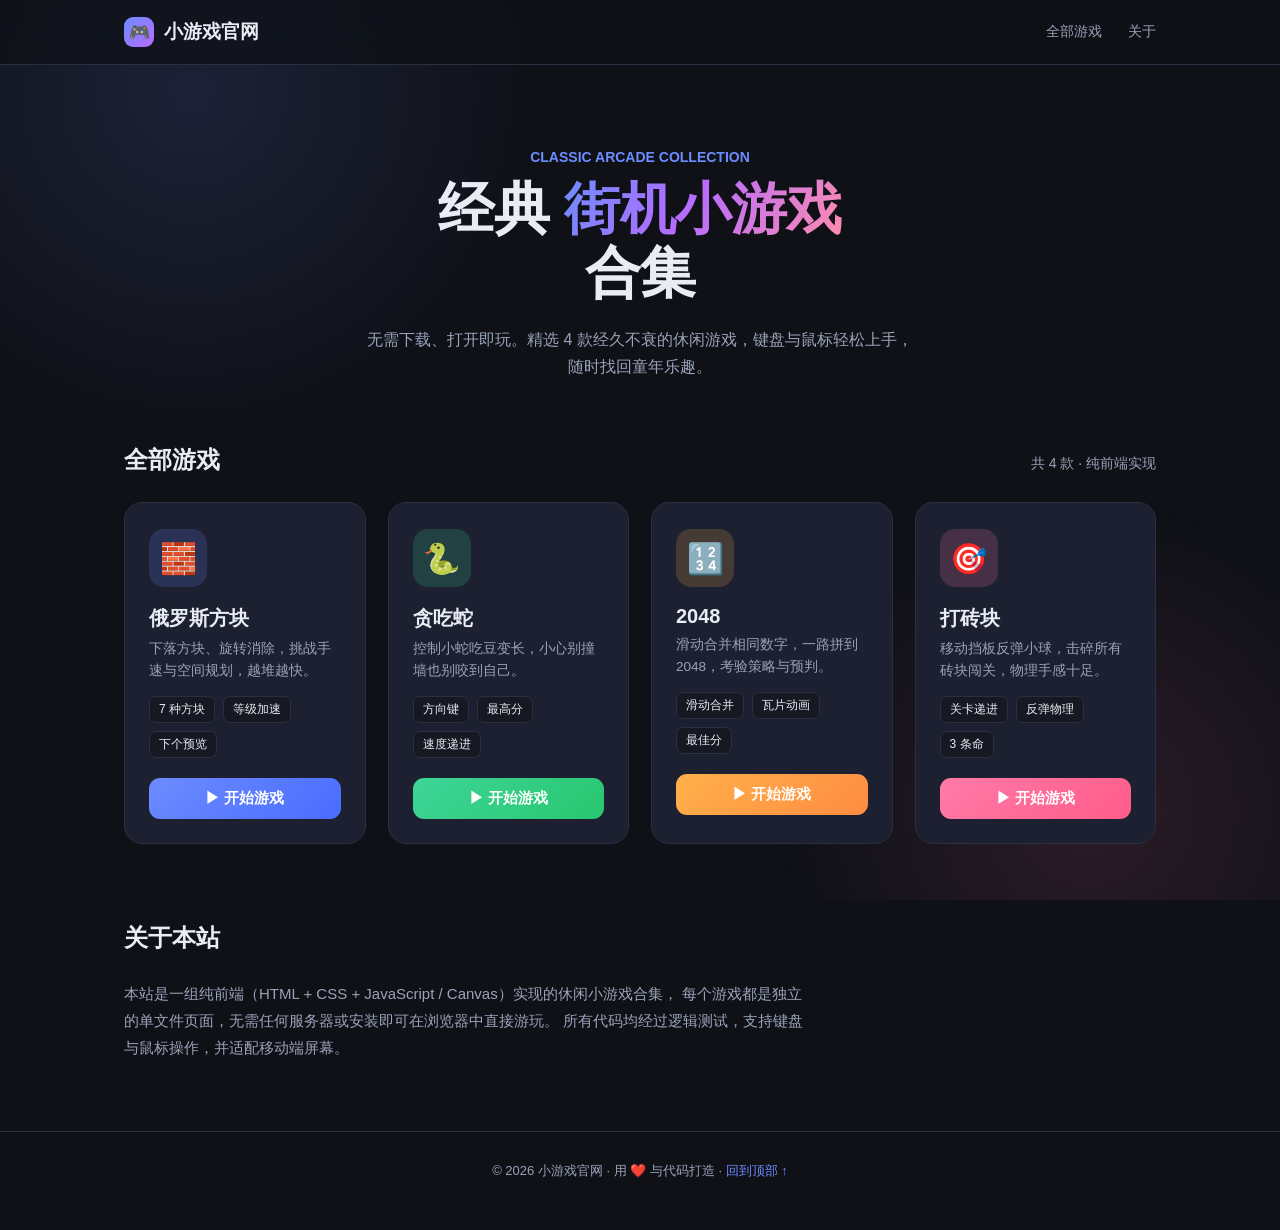
==== index.html @ f35b09b0 "2048 俄罗斯方块 贪吃蛇 打砖块" ====
<!DOCTYPE html>
<html lang="zh-CN">
<head>
<meta charset="UTF-8" />
<meta name="viewport" content="width=device-width, initial-scale=1.0" />
<title>小游戏官网 · 经典街机合集</title>
<style>
  :root {
    --bg: #0f1117;
    --bg-soft: #161922;
    --card: #1c2030;
    --card-hover: #232838;
    --text: #e8ecf4;
    --text-dim: #9aa3b8;
    --border: #2a3042;
    --accent: #6c8cff;
  }
  * { margin: 0; padding: 0; box-sizing: border-box; }
  html { scroll-behavior: smooth; }
  body {
    font-family: -apple-system, BlinkMacSystemFont, "Segoe UI", "PingFang SC",
      "Microsoft YaHei", sans-serif;
    background: var(--bg);
    color: var(--text);
    min-height: 100vh;
    overflow-x: hidden;
  }
  /* 背景装饰光晕 */
  body::before {
    content: "";
    position: fixed;
    inset: 0;
    background:
      radial-gradient(800px circle at 15% 10%, rgba(108,140,255,0.14), transparent 45%),
      radial-gradient(700px circle at 85% 90%, rgba(255,108,168,0.12), transparent 45%);
    z-index: -1;
  }

  .wrap { max-width: 1080px; margin: 0 auto; padding: 0 24px; }

  /* 顶部导航 */
  header {
    position: sticky; top: 0; z-index: 20;
    backdrop-filter: blur(12px);
    background: rgba(15,17,23,0.72);
    border-bottom: 1px solid var(--border);
  }
  .nav {
    display: flex; align-items: center; justify-content: space-between;
    height: 64px;
  }
  .logo { display: flex; align-items: center; gap: 10px; font-weight: 700; font-size: 19px; }
  .logo .dot {
    width: 30px; height: 30px; border-radius: 9px;
    background: linear-gradient(135deg, #6c8cff, #b56cff);
    display: grid; place-items: center; font-size: 17px;
  }
  .nav-links { display: flex; gap: 26px; font-size: 14px; }
  .nav-links a { color: var(--text-dim); text-decoration: none; transition: color .2s; }
  .nav-links a:hover { color: var(--text); }

  /* Hero */
  .hero { text-align: center; padding: 84px 0 56px; }
  .hero .badge {
    display: inline-block; padding: 6px 14px; border-radius: 999px;
    font-size: 13px; color: var(--text-dim);
    border: 1px solid var(--border); background: var(--bg-soft);
    margin-bottom: 22px;
  }
  .hero h1 {
    font-size: clamp(32px, 6vw, 56px); line-height: 1.15; font-weight: 800;
    letter-spacing: -0.5px;
  }
  .hero h1 .grad {
    background: linear-gradient(120deg, #6c8cff, #b56cff 45%, #ff8cae);
    -webkit-background-clip: text; background-clip: text; color: transparent;
  }
  .hero p {
    margin: 20px auto 0; max-width: 560px;
    color: var(--text-dim); font-size: 16px; line-height: 1.7;
  }
  .hero .eyebrow { font-size: 14px; color: var(--accent); font-weight: 600; margin-bottom: 12px; }

  /* 游戏网格 */
  .section-title {
    display: flex; align-items: baseline; justify-content: space-between;
    margin: 8px 0 26px;
  }
  .section-title h2 { font-size: 24px; font-weight: 700; }
  .section-title span { color: var(--text-dim); font-size: 14px; }

  .grid {
    display: grid; gap: 22px;
    grid-template-columns: repeat(auto-fill, minmax(240px, 1fr));
    padding-bottom: 70px;
  }
  .card {
    position: relative;
    background: var(--card);
    border: 1px solid var(--border);
    border-radius: 18px;
    padding: 26px 24px 24px;
    overflow: hidden;
    transition: transform .22s ease, border-color .22s ease, background .22s ease;
  }
  .card::after {
    content: ""; position: absolute; inset: 0;
    background: linear-gradient(180deg, transparent 60%, var(--glow, transparent));
    opacity: 0; transition: opacity .25s; pointer-events: none;
  }
  .card:hover { transform: translateY(-6px); background: var(--card-hover); border-color: var(--accent); }
  .card:hover::after { opacity: 0.5; }
  .card .icon {
    width: 58px; height: 58px; border-radius: 15px;
    display: grid; place-items: center; font-size: 30px;
    background: var(--tint, #2a3042); margin-bottom: 18px;
  }
  .card h3 { font-size: 20px; font-weight: 700; margin-bottom: 6px; }
  .card .desc { color: var(--text-dim); font-size: 13.5px; line-height: 1.6; min-height: 44px; }
  .card ul { list-style: none; margin: 14px 0 20px; display: flex; flex-wrap: wrap; gap: 8px; }
  .card ul li {
    font-size: 12px; color: var(--text); background: var(--bg-soft);
    border: 1px solid var(--border); padding: 4px 9px; border-radius: 7px;
  }
  .play-btn {
    display: inline-flex; align-items: center; gap: 8px;
    width: 100%; justify-content: center;
    padding: 11px 0; border-radius: 11px; font-size: 14.5px; font-weight: 600;
    text-decoration: none; color: #fff;
    background: linear-gradient(135deg, var(--c1, #6c8cff), var(--c2, #b56cff));
    transition: filter .2s, transform .1s;
  }
  .play-btn:hover { filter: brightness(1.1); }
  .play-btn:active { transform: scale(0.98); }

  footer {
    border-top: 1px solid var(--border);
    padding: 30px 0 50px; text-align: center; color: var(--text-dim); font-size: 13px;
  }
  footer a { color: var(--accent); text-decoration: none; }

  @media (max-width: 560px) {
    .nav-links { display: none; }
    .hero { padding: 60px 0 40px; }
  }
</style>
</head>
<body>
  <header>
    <div class="wrap nav">
      <div class="logo"><span class="dot">🎮</span> 小游戏官网</div>
      <nav class="nav-links">
        <a href="#games">全部游戏</a>
        <a href="#about">关于</a>
      </nav>
    </div>
  </header>

  <main class="wrap">
    <section class="hero">
      <div class="eyebrow">CLASSIC ARCADE COLLECTION</div>
      <h1>经典 <span class="grad">街机小游戏</span><br />合集</h1>
      <p>无需下载、打开即玩。精选 4 款经久不衰的休闲游戏，键盘与鼠标轻松上手，随时找回童年乐趣。</p>
    </section>

    <section id="games">
      <div class="section-title">
        <h2>全部游戏</h2>
        <span>共 4 款 · 纯前端实现</span>
      </div>

      <div class="grid">
        <!-- 俄罗斯方块 -->
        <article class="card" style="--c1:#6c8cff;--c2:#4a6cff;--tint:rgba(108,140,255,0.18);--glow:rgba(108,140,255,0.22);">
          <div class="icon">🧱</div>
          <h3>俄罗斯方块</h3>
          <p class="desc">下落方块、旋转消除，挑战手速与空间规划，越堆越快。</p>
          <ul><li>7 种方块</li><li>等级加速</li><li>下个预览</li></ul>
          <a class="play-btn" href="tetris.html">▶ 开始游戏</a>
        </article>

        <!-- 贪吃蛇 -->
        <article class="card" style="--c1:#3ed598;--c2:#28c76f;--tint:rgba(62,213,152,0.18);--glow:rgba(62,213,152,0.22);">
          <div class="icon">🐍</div>
          <h3>贪吃蛇</h3>
          <p class="desc">控制小蛇吃豆变长，小心别撞墙也别咬到自己。</p>
          <ul><li>方向键</li><li>最高分</li><li>速度递进</li></ul>
          <a class="play-btn" href="snake.html">▶ 开始游戏</a>
        </article>

        <!-- 2048 -->
        <article class="card" style="--c1:#ffb04a;--c2:#ff8c42;--tint:rgba(255,176,74,0.18);--glow:rgba(255,176,74,0.22);">
          <div class="icon">🔢</div>
          <h3>2048</h3>
          <p class="desc">滑动合并相同数字，一路拼到 2048，考验策略与预判。</p>
          <ul><li>滑动合并</li><li>瓦片动画</li><li>最佳分</li></ul>
          <a class="play-btn" href="2048.html">▶ 开始游戏</a>
        </article>

        <!-- 打砖块 -->
        <article class="card" style="--c1:#ff7aa8;--c2:#ff5c8a;--tint:rgba(255,122,168,0.18);--glow:rgba(255,122,168,0.22);">
          <div class="icon">🎯</div>
          <h3>打砖块</h3>
          <p class="desc">移动挡板反弹小球，击碎所有砖块闯关，物理手感十足。</p>
          <ul><li>关卡递进</li><li>反弹物理</li><li>3 条命</li></ul>
          <a class="play-btn" href="breakout.html">▶ 开始游戏</a>
        </article>
      </div>
    </section>

    <section id="about" style="padding-bottom:70px;">
      <div class="section-title"><h2>关于本站</h2></div>
      <p style="color:var(--text-dim);line-height:1.8;max-width:680px;font-size:15px;">
        本站是一组纯前端（HTML + CSS + JavaScript / Canvas）实现的休闲小游戏合集，
        每个游戏都是独立的单文件页面，无需任何服务器或安装即可在浏览器中直接游玩。
        所有代码均经过逻辑测试，支持键盘与鼠标操作，并适配移动端屏幕。
      </p>
    </section>
  </main>

  <footer>
    <div class="wrap">
      © 2026 小游戏官网 · 用 ❤️ 与代码打造 · <a href="#games">回到顶部 ↑</a>
    </div>
  </footer>
</body>
</html>
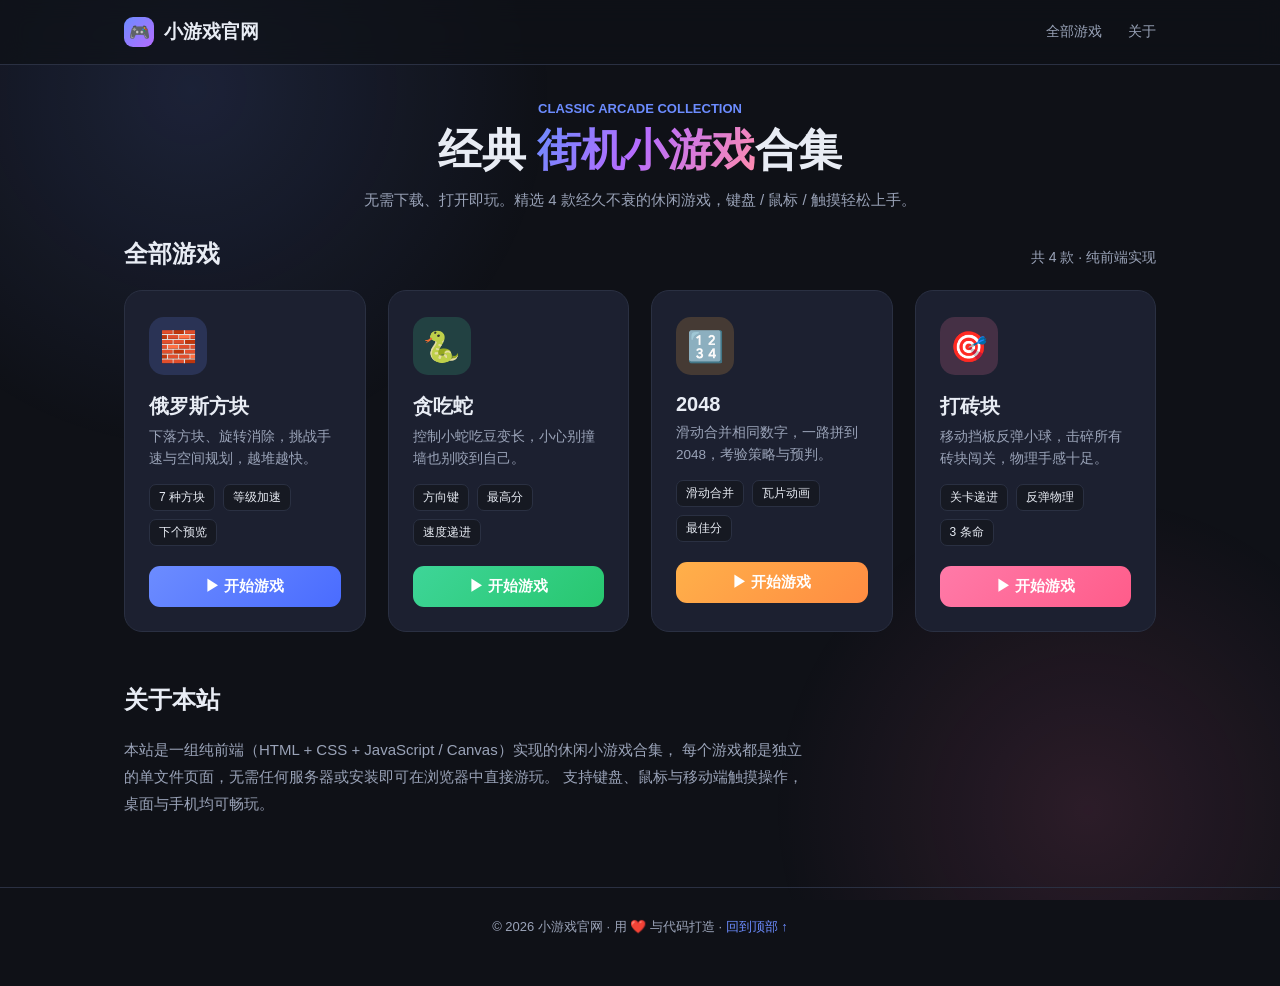
==== commit 309c64bb: "布局样式调整" ====
--- a/index.html
+++ b/index.html
@@ -3,6 +3,13 @@
 <head>
 <meta charset="UTF-8" />
 <meta name="viewport" content="width=device-width, initial-scale=1.0" />
+    <link rel="icon" type="image/svg+xml" href="favicon.svg" />
+    <link rel="manifest" href="manifest.webmanifest" />
+    <meta name="description" content="经典街机小游戏合集：俄罗斯方块、贪吃蛇、2048、打砖块，纯前端、打开即玩、支持键盘与触摸。" />
+    <meta name="theme-color" content="#0f1117" />
+    <meta property="og:title" content="小游戏官网 · 经典街机合集" />
+    <meta property="og:description" content="纯前端经典街机小游戏合集，打开即玩。" />
+    <meta property="og:type" content="website" />
 <title>小游戏官网 · 经典街机合集</title>
 <style>
   :root {
@@ -60,7 +67,7 @@
   .nav-links a:hover { color: var(--text); }
 
   /* Hero */
-  .hero { text-align: center; padding: 84px 0 56px; }
+  .hero { text-align: center; padding: 36px 0 22px; }
   .hero .badge {
     display: inline-block; padding: 6px 14px; border-radius: 999px;
     font-size: 13px; color: var(--text-dim);
@@ -68,7 +75,7 @@
     margin-bottom: 22px;
   }
   .hero h1 {
-    font-size: clamp(32px, 6vw, 56px); line-height: 1.15; font-weight: 800;
+    font-size: clamp(28px, 4.4vw, 44px); line-height: 1.1; font-weight: 800;
     letter-spacing: -0.5px;
   }
   .hero h1 .grad {
@@ -76,23 +83,23 @@
     -webkit-background-clip: text; background-clip: text; color: transparent;
   }
   .hero p {
-    margin: 20px auto 0; max-width: 560px;
-    color: var(--text-dim); font-size: 16px; line-height: 1.7;
-  }
-  .hero .eyebrow { font-size: 14px; color: var(--accent); font-weight: 600; margin-bottom: 12px; }
+    margin: 14px auto 0; max-width: 620px;
+    color: var(--text-dim); font-size: 15px; line-height: 1.6;
+  }
+  .hero .eyebrow { font-size: 13px; color: var(--accent); font-weight: 600; margin-bottom: 10px; }
 
   /* 游戏网格 */
   .section-title {
     display: flex; align-items: baseline; justify-content: space-between;
-    margin: 8px 0 26px;
+    margin: 4px 0 20px;
   }
   .section-title h2 { font-size: 24px; font-weight: 700; }
   .section-title span { color: var(--text-dim); font-size: 14px; }
 
   .grid {
     display: grid; gap: 22px;
-    grid-template-columns: repeat(auto-fill, minmax(240px, 1fr));
-    padding-bottom: 70px;
+    grid-template-columns: repeat(auto-fill, minmax(220px, 1fr));
+    padding-bottom: 48px;
   }
   .card {
     position: relative;
@@ -141,7 +148,7 @@
 
   @media (max-width: 560px) {
     .nav-links { display: none; }
-    .hero { padding: 60px 0 40px; }
+    .hero { padding: 40px 0 26px; }
   }
 </style>
 </head>
@@ -159,8 +166,8 @@
   <main class="wrap">
     <section class="hero">
       <div class="eyebrow">CLASSIC ARCADE COLLECTION</div>
-      <h1>经典 <span class="grad">街机小游戏</span><br />合集</h1>
-      <p>无需下载、打开即玩。精选 4 款经久不衰的休闲游戏，键盘与鼠标轻松上手，随时找回童年乐趣。</p>
+      <h1>经典 <span class="grad">街机小游戏</span>合集</h1>
+      <p>无需下载、打开即玩。精选 4 款经久不衰的休闲游戏，键盘 / 鼠标 / 触摸轻松上手。</p>
     </section>
 
     <section id="games">
@@ -213,7 +220,7 @@
       <p style="color:var(--text-dim);line-height:1.8;max-width:680px;font-size:15px;">
         本站是一组纯前端（HTML + CSS + JavaScript / Canvas）实现的休闲小游戏合集，
         每个游戏都是独立的单文件页面，无需任何服务器或安装即可在浏览器中直接游玩。
-        所有代码均经过逻辑测试，支持键盘与鼠标操作，并适配移动端屏幕。
+        支持键盘、鼠标与移动端触摸操作，桌面与手机均可畅玩。
       </p>
     </section>
   </main>
@@ -223,5 +230,12 @@
       © 2026 小游戏官网 · 用 ❤️ 与代码打造 · <a href="#games">回到顶部 ↑</a>
     </div>
   </footer>
+    <script>
+        if ('serviceWorker' in navigator) {
+            window.addEventListener('load', () => {
+                navigator.serviceWorker.register('sw.js').catch(() => {});
+            });
+        }
+    </script>
 </body>
 </html>
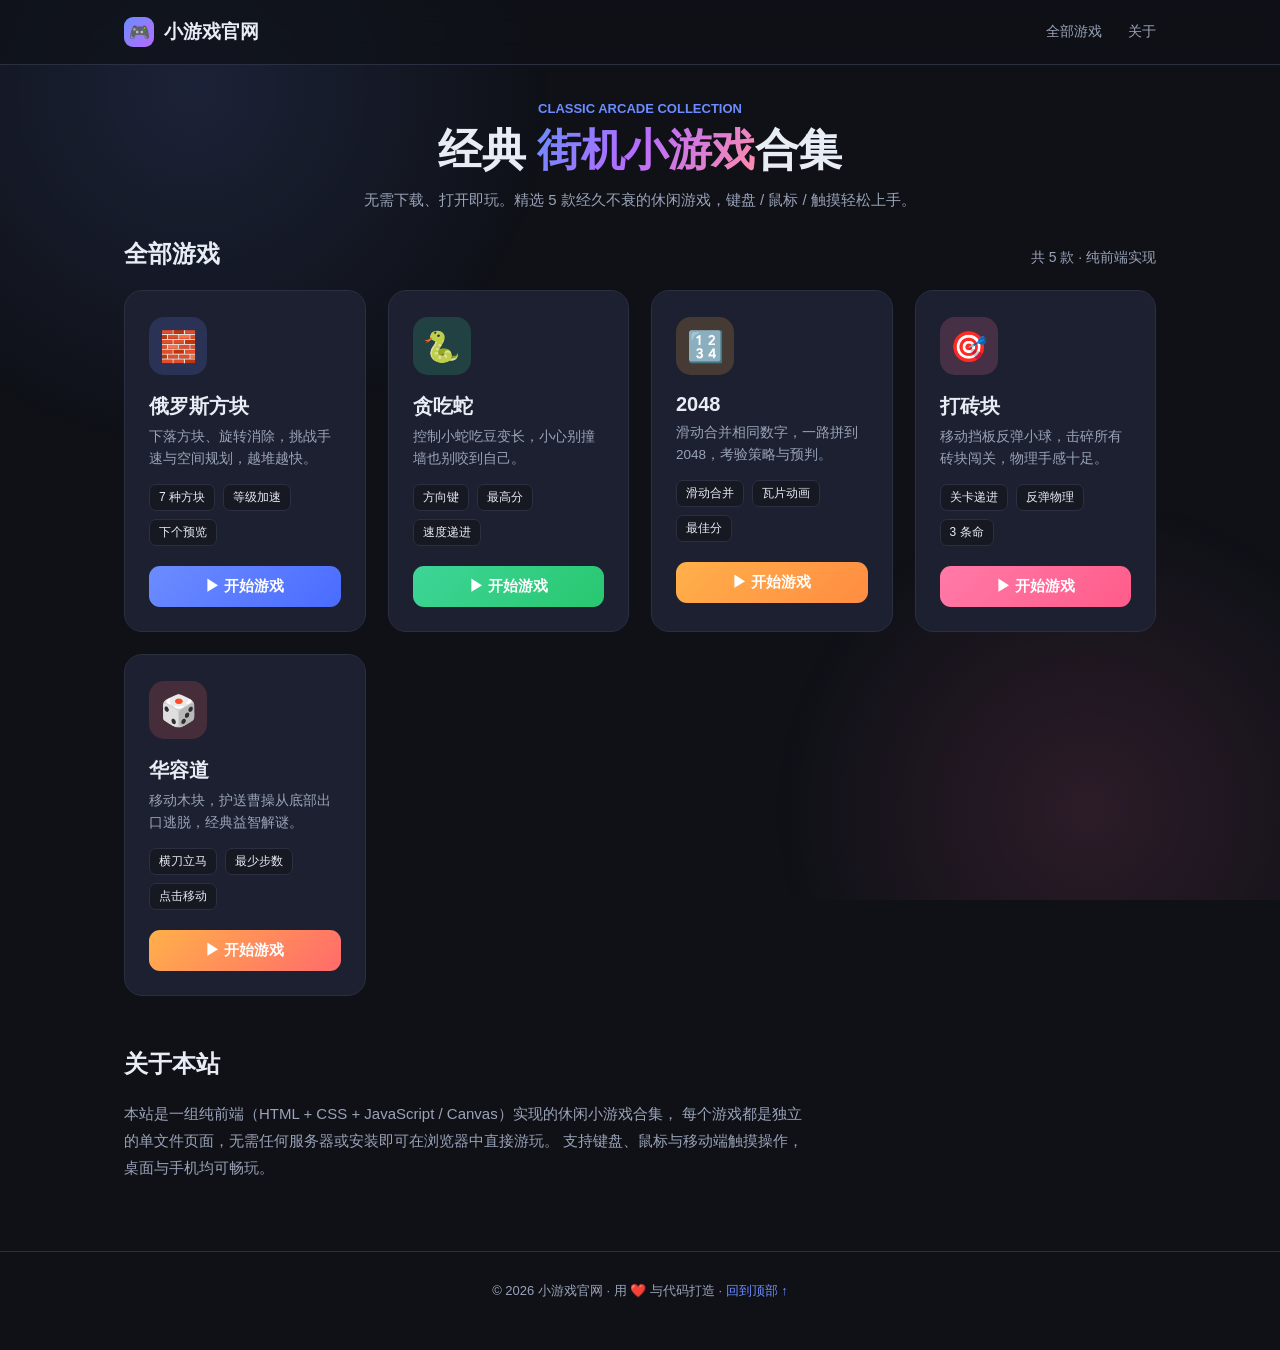
==== commit fd63a39b: "feat: 新增传统华容道网页版（5 大经典布局 + 最少步数参考）" ====
--- a/index.html
+++ b/index.html
@@ -167,13 +167,13 @@
     <section class="hero">
       <div class="eyebrow">CLASSIC ARCADE COLLECTION</div>
       <h1>经典 <span class="grad">街机小游戏</span>合集</h1>
-      <p>无需下载、打开即玩。精选 4 款经久不衰的休闲游戏，键盘 / 鼠标 / 触摸轻松上手。</p>
+      <p>无需下载、打开即玩。精选 5 款经久不衰的休闲游戏，键盘 / 鼠标 / 触摸轻松上手。</p>
     </section>
 
     <section id="games">
       <div class="section-title">
         <h2>全部游戏</h2>
-        <span>共 4 款 · 纯前端实现</span>
+        <span>共 5 款 · 纯前端实现</span>
       </div>
 
       <div class="grid">
@@ -211,6 +211,15 @@
           <p class="desc">移动挡板反弹小球，击碎所有砖块闯关，物理手感十足。</p>
           <ul><li>关卡递进</li><li>反弹物理</li><li>3 条命</li></ul>
           <a class="play-btn" href="breakout.html">▶ 开始游戏</a>
+        </article>
+
+        <!-- 华容道 -->
+        <article class="card" style="--c1:#ffb04a;--c2:#ff6b6b;--tint:rgba(255,107,107,0.18);--glow:rgba(255,107,107,0.22);">
+          <div class="icon">🎲</div>
+          <h3>华容道</h3>
+          <p class="desc">移动木块，护送曹操从底部出口逃脱，经典益智解谜。</p>
+          <ul><li>横刀立马</li><li>最少步数</li><li>点击移动</li></ul>
+          <a class="play-btn" href="huarongdao.html">▶ 开始游戏</a>
         </article>
       </div>
     </section>
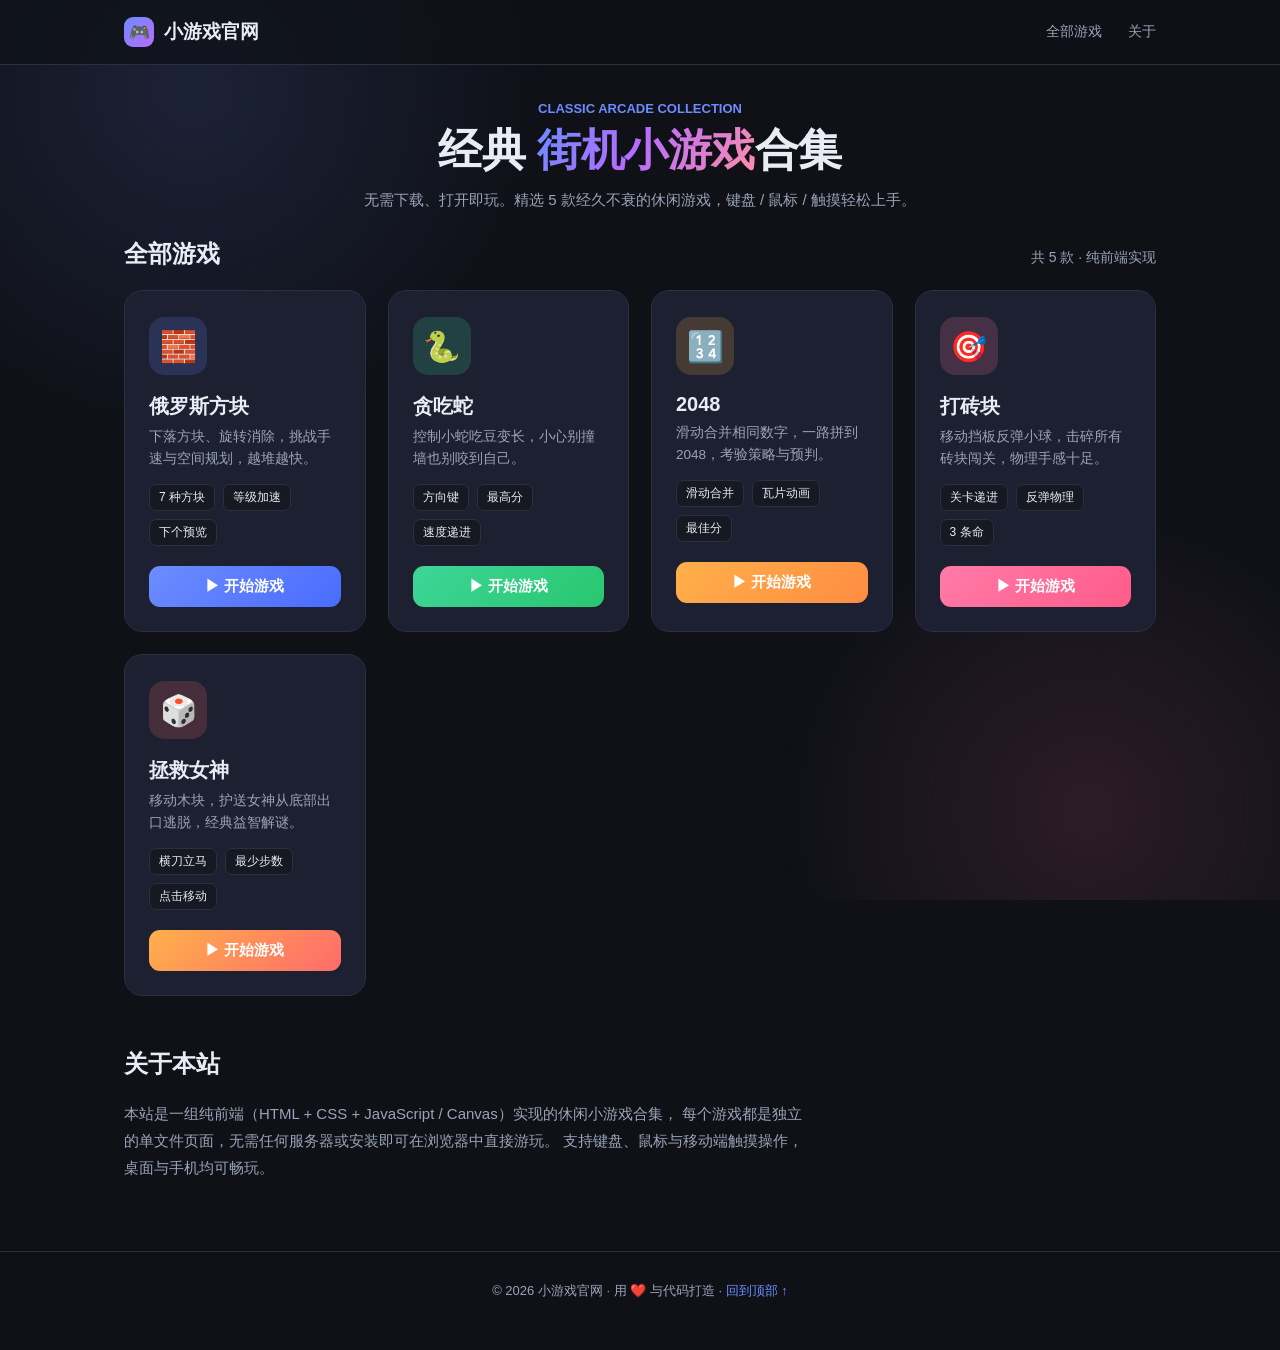
==== commit 9bf92fde: "名称替换" ====
--- a/index.html
+++ b/index.html
@@ -213,11 +213,11 @@
           <a class="play-btn" href="breakout.html">▶ 开始游戏</a>
         </article>
 
-        <!-- 华容道 -->
+        <!-- 拯救女神 -->
         <article class="card" style="--c1:#ffb04a;--c2:#ff6b6b;--tint:rgba(255,107,107,0.18);--glow:rgba(255,107,107,0.22);">
           <div class="icon">🎲</div>
-          <h3>华容道</h3>
-          <p class="desc">移动木块，护送曹操从底部出口逃脱，经典益智解谜。</p>
+          <h3>拯救女神</h3>
+          <p class="desc">移动木块，护送女神从底部出口逃脱，经典益智解谜。</p>
           <ul><li>横刀立马</li><li>最少步数</li><li>点击移动</li></ul>
           <a class="play-btn" href="huarongdao.html">▶ 开始游戏</a>
         </article>
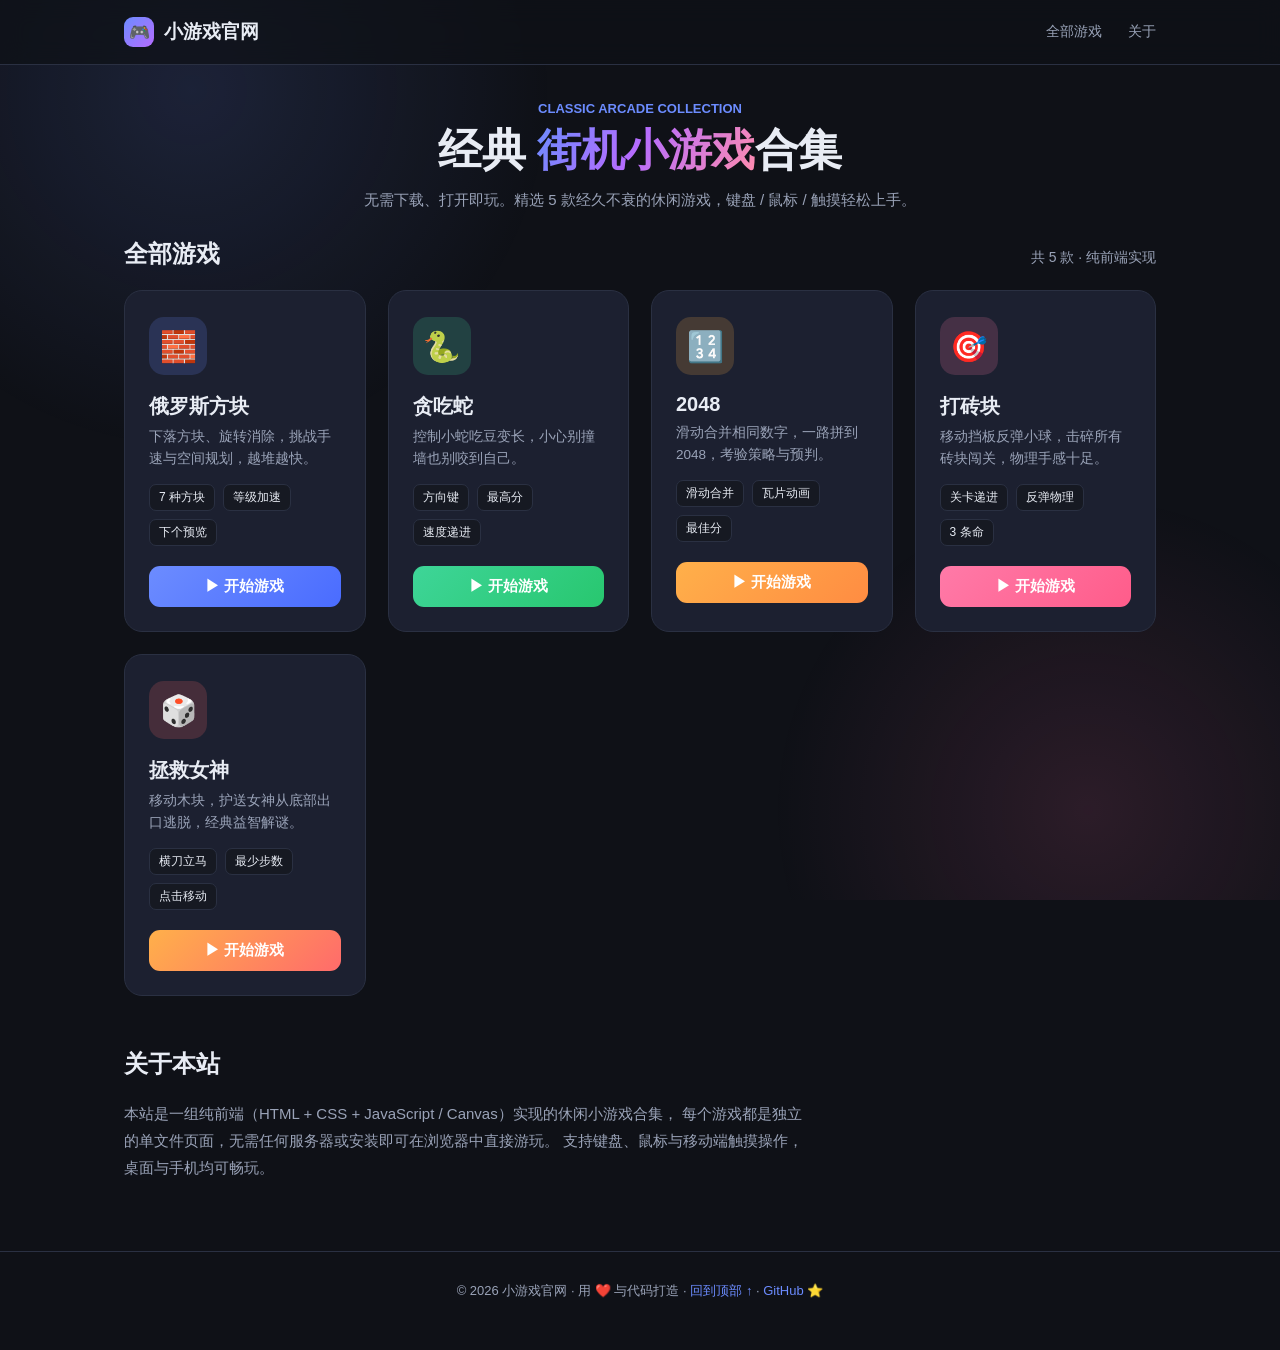
==== commit 3876419c: "docs: 增加 GitHub 开源链接（README 徽章 + 首页页脚）" ====
--- a/index.html
+++ b/index.html
@@ -236,7 +236,7 @@
 
   <footer>
     <div class="wrap">
-      © 2026 小游戏官网 · 用 ❤️ 与代码打造 · <a href="#games">回到顶部 ↑</a>
+      © 2026 小游戏官网 · 用 ❤️ 与代码打造 · <a href="#games">回到顶部 ↑</a> · <a href="https://github.com/kennethfan/games" target="_blank" rel="noopener">GitHub ⭐</a>
     </div>
   </footer>
     <script>
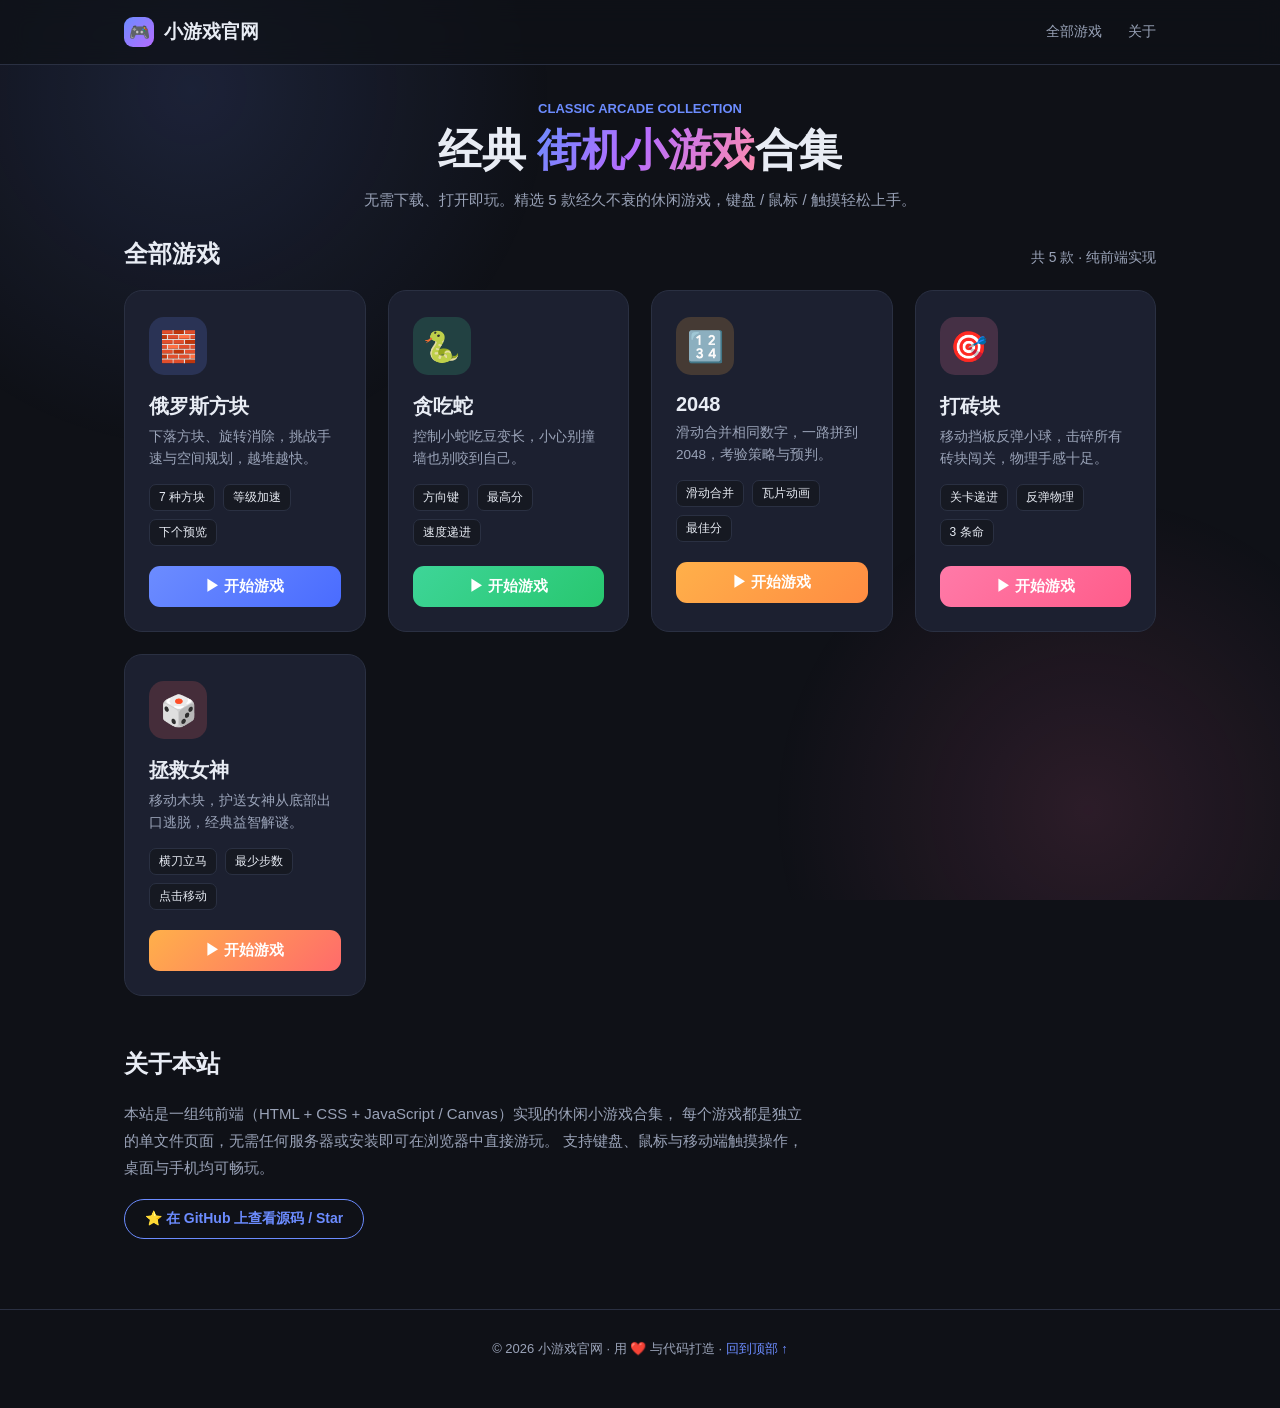
==== commit a8f842fc: "refactor(index): GitHub 链接移至「关于本站」区块后（顶部），移除页脚链接" ====
--- a/index.html
+++ b/index.html
@@ -145,6 +145,18 @@
     padding: 30px 0 50px; text-align: center; color: var(--text-dim); font-size: 13px;
   }
   footer a { color: var(--accent); text-decoration: none; }
+  .github-link {
+    display: inline-block;
+    padding: 10px 20px;
+    border: 1px solid var(--accent);
+    border-radius: 999px;
+    color: var(--accent);
+    text-decoration: none;
+    font-weight: 600;
+    font-size: 14px;
+    transition: background 0.18s ease, color 0.18s ease;
+  }
+  .github-link:hover { background: var(--accent); color: #fff; }
 
   @media (max-width: 560px) {
     .nav-links { display: none; }
@@ -231,12 +243,15 @@
         每个游戏都是独立的单文件页面，无需任何服务器或安装即可在浏览器中直接游玩。
         支持键盘、鼠标与移动端触摸操作，桌面与手机均可畅玩。
       </p>
+      <p style="margin-top:18px;">
+        <a class="github-link" href="https://github.com/kennethfan/games" target="_blank" rel="noopener">⭐ 在 GitHub 上查看源码 / Star</a>
+      </p>
     </section>
   </main>
 
   <footer>
     <div class="wrap">
-      © 2026 小游戏官网 · 用 ❤️ 与代码打造 · <a href="#games">回到顶部 ↑</a> · <a href="https://github.com/kennethfan/games" target="_blank" rel="noopener">GitHub ⭐</a>
+      © 2026 小游戏官网 · 用 ❤️ 与代码打造 · <a href="#games">回到顶部 ↑</a>
     </div>
   </footer>
     <script>
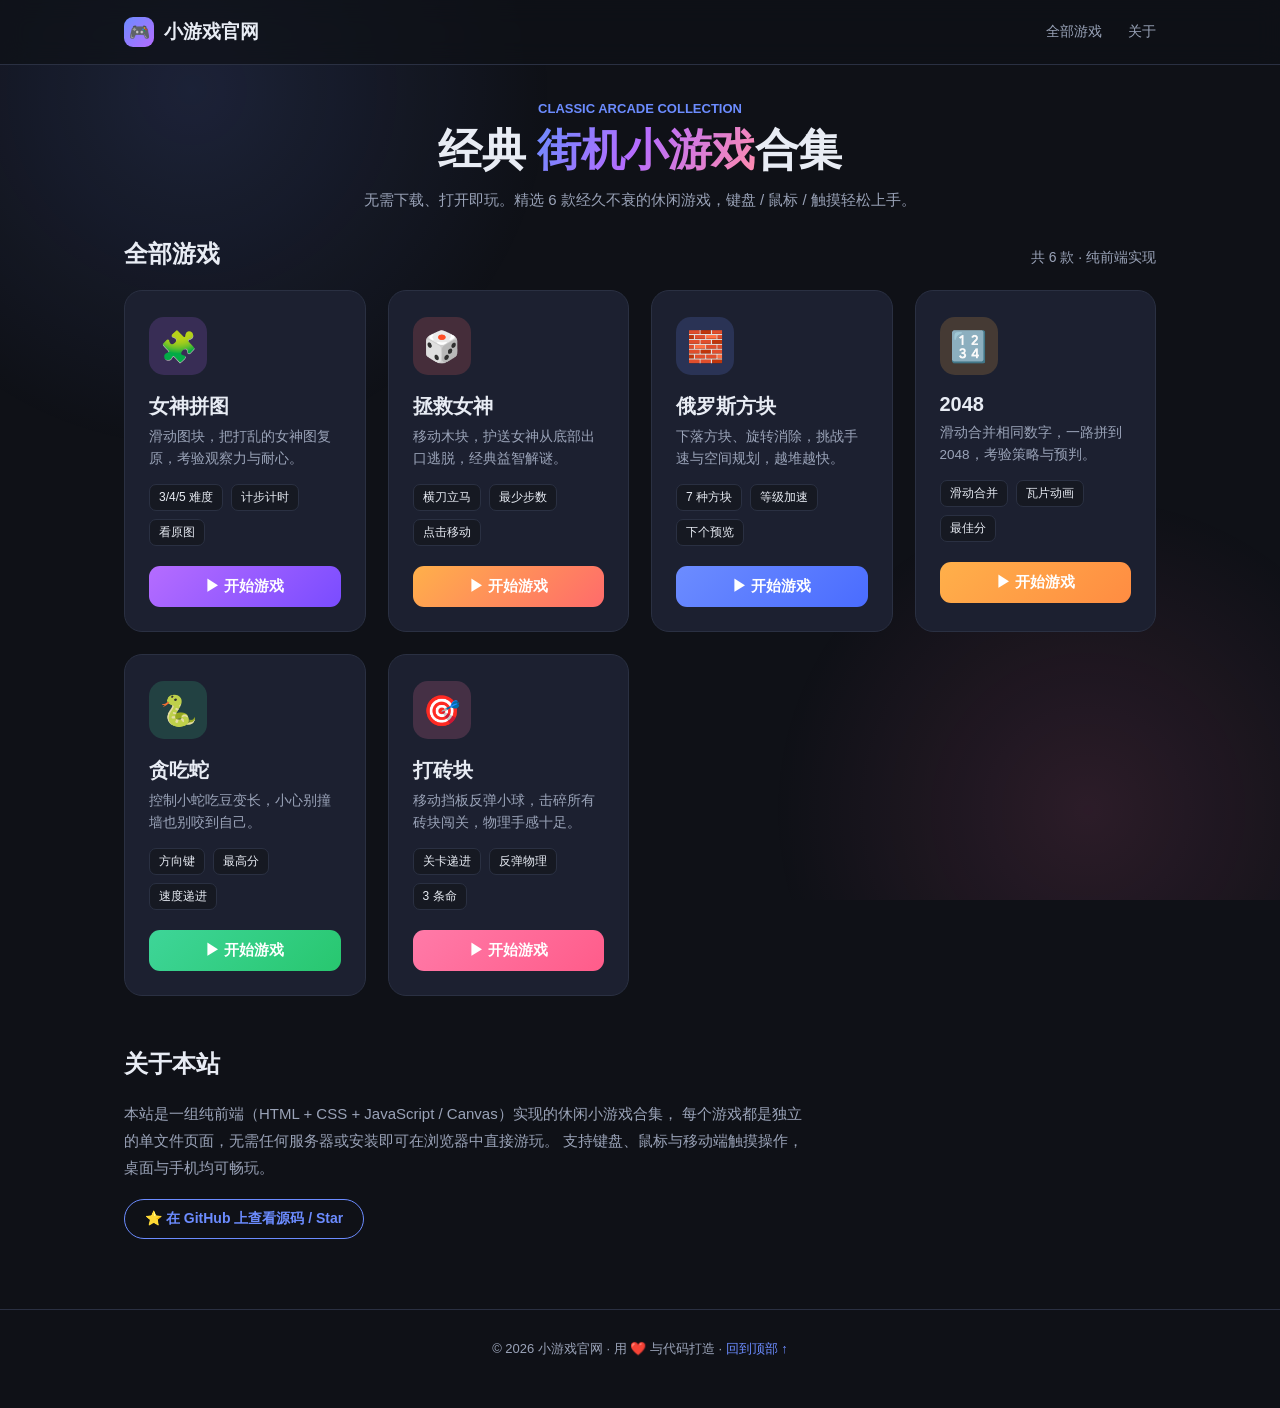
==== commit eab17249: "feat: 新增女神拼图游戏，首页卡片重排并将美女拼图→女神拼图" ====
--- a/index.html
+++ b/index.html
@@ -179,16 +179,34 @@
     <section class="hero">
       <div class="eyebrow">CLASSIC ARCADE COLLECTION</div>
       <h1>经典 <span class="grad">街机小游戏</span>合集</h1>
-      <p>无需下载、打开即玩。精选 5 款经久不衰的休闲游戏，键盘 / 鼠标 / 触摸轻松上手。</p>
+      <p>无需下载、打开即玩。精选 6 款经久不衰的休闲游戏，键盘 / 鼠标 / 触摸轻松上手。</p>
     </section>
 
     <section id="games">
       <div class="section-title">
         <h2>全部游戏</h2>
-        <span>共 5 款 · 纯前端实现</span>
+        <span>共 6 款 · 纯前端实现</span>
       </div>
 
       <div class="grid">
+        <!-- 女神拼图（第一个） -->
+        <article class="card" style="--c1:#b56cff;--c2:#7a4cff;--tint:rgba(181,108,255,0.18);--glow:rgba(181,108,255,0.22);">
+          <div class="icon">🧩</div>
+          <h3>女神拼图</h3>
+          <p class="desc">滑动图块，把打乱的女神图复原，考验观察力与耐心。</p>
+          <ul><li>3/4/5 难度</li><li>计步计时</li><li>看原图</li></ul>
+          <a class="play-btn" href="puzzle.html">▶ 开始游戏</a>
+        </article>
+
+        <!-- 拯救女神（第二个） -->
+        <article class="card" style="--c1:#ffb04a;--c2:#ff6b6b;--tint:rgba(255,107,107,0.18);--glow:rgba(255,107,107,0.22);">
+          <div class="icon">🎲</div>
+          <h3>拯救女神</h3>
+          <p class="desc">移动木块，护送女神从底部出口逃脱，经典益智解谜。</p>
+          <ul><li>横刀立马</li><li>最少步数</li><li>点击移动</li></ul>
+          <a class="play-btn" href="huarongdao.html">▶ 开始游戏</a>
+        </article>
+
         <!-- 俄罗斯方块 -->
         <article class="card" style="--c1:#6c8cff;--c2:#4a6cff;--tint:rgba(108,140,255,0.18);--glow:rgba(108,140,255,0.22);">
           <div class="icon">🧱</div>
@@ -198,6 +216,15 @@
           <a class="play-btn" href="tetris.html">▶ 开始游戏</a>
         </article>
 
+        <!-- 2048 -->
+        <article class="card" style="--c1:#ffb04a;--c2:#ff8c42;--tint:rgba(255,176,74,0.18);--glow:rgba(255,176,74,0.22);">
+          <div class="icon">🔢</div>
+          <h3>2048</h3>
+          <p class="desc">滑动合并相同数字，一路拼到 2048，考验策略与预判。</p>
+          <ul><li>滑动合并</li><li>瓦片动画</li><li>最佳分</li></ul>
+          <a class="play-btn" href="2048.html">▶ 开始游戏</a>
+        </article>
+
         <!-- 贪吃蛇 -->
         <article class="card" style="--c1:#3ed598;--c2:#28c76f;--tint:rgba(62,213,152,0.18);--glow:rgba(62,213,152,0.22);">
           <div class="icon">🐍</div>
@@ -207,31 +234,13 @@
           <a class="play-btn" href="snake.html">▶ 开始游戏</a>
         </article>
 
-        <!-- 2048 -->
-        <article class="card" style="--c1:#ffb04a;--c2:#ff8c42;--tint:rgba(255,176,74,0.18);--glow:rgba(255,176,74,0.22);">
-          <div class="icon">🔢</div>
-          <h3>2048</h3>
-          <p class="desc">滑动合并相同数字，一路拼到 2048，考验策略与预判。</p>
-          <ul><li>滑动合并</li><li>瓦片动画</li><li>最佳分</li></ul>
-          <a class="play-btn" href="2048.html">▶ 开始游戏</a>
-        </article>
-
-        <!-- 打砖块 -->
+        <!-- 打砖块（最后） -->
         <article class="card" style="--c1:#ff7aa8;--c2:#ff5c8a;--tint:rgba(255,122,168,0.18);--glow:rgba(255,122,168,0.22);">
           <div class="icon">🎯</div>
           <h3>打砖块</h3>
           <p class="desc">移动挡板反弹小球，击碎所有砖块闯关，物理手感十足。</p>
           <ul><li>关卡递进</li><li>反弹物理</li><li>3 条命</li></ul>
           <a class="play-btn" href="breakout.html">▶ 开始游戏</a>
-        </article>
-
-        <!-- 拯救女神 -->
-        <article class="card" style="--c1:#ffb04a;--c2:#ff6b6b;--tint:rgba(255,107,107,0.18);--glow:rgba(255,107,107,0.22);">
-          <div class="icon">🎲</div>
-          <h3>拯救女神</h3>
-          <p class="desc">移动木块，护送女神从底部出口逃脱，经典益智解谜。</p>
-          <ul><li>横刀立马</li><li>最少步数</li><li>点击移动</li></ul>
-          <a class="play-btn" href="huarongdao.html">▶ 开始游戏</a>
         </article>
       </div>
     </section>
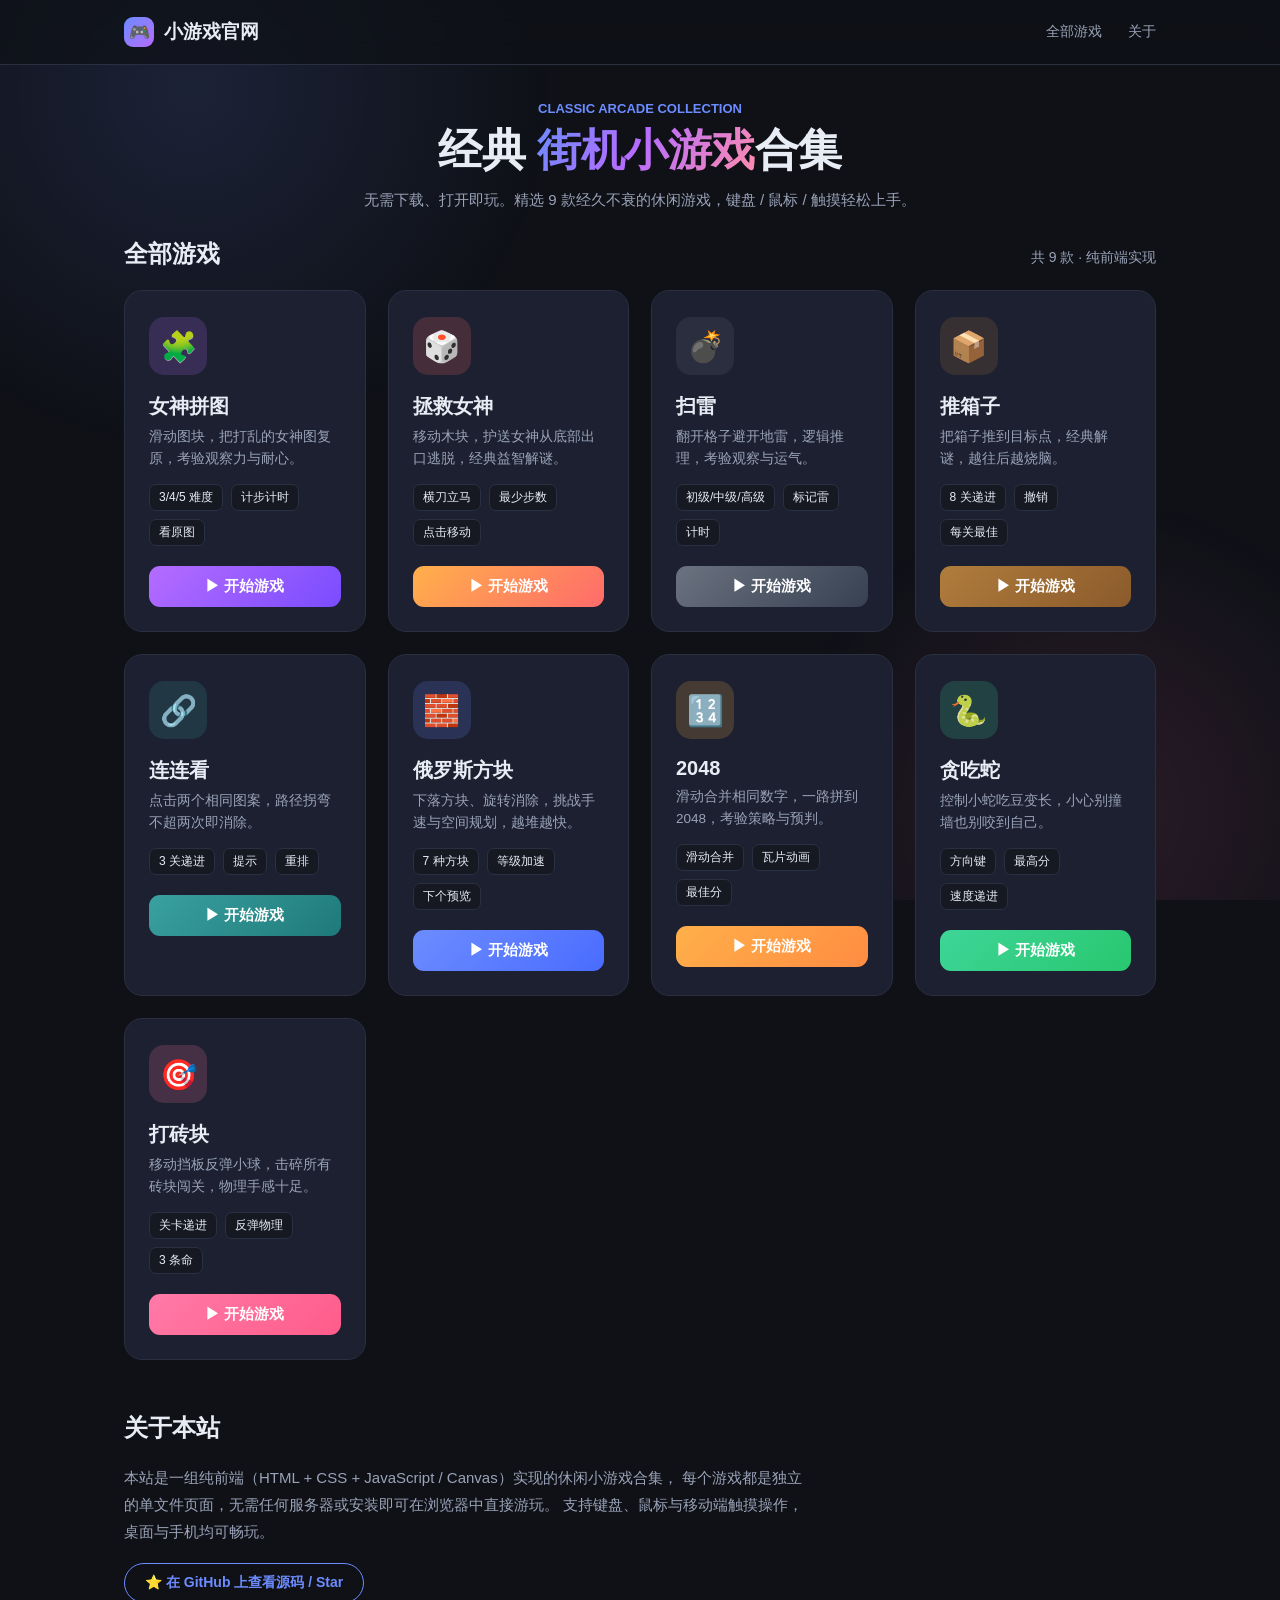
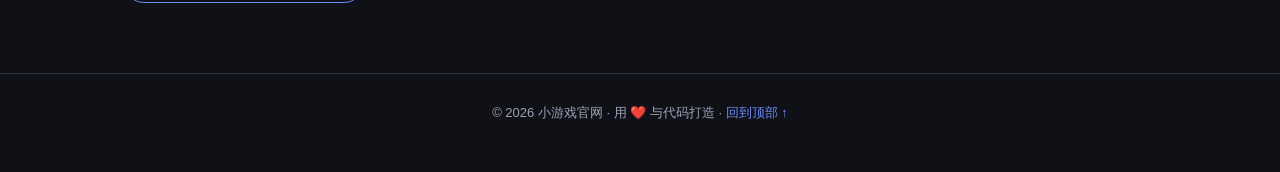
==== commit fbc0483f: "feat: 新增扫雷/推箱子/连连看三款游戏，连连看加连接路径动效（含回归修复）" ====
--- a/index.html
+++ b/index.html
@@ -179,13 +179,13 @@
     <section class="hero">
       <div class="eyebrow">CLASSIC ARCADE COLLECTION</div>
       <h1>经典 <span class="grad">街机小游戏</span>合集</h1>
-      <p>无需下载、打开即玩。精选 6 款经久不衰的休闲游戏，键盘 / 鼠标 / 触摸轻松上手。</p>
+      <p>无需下载、打开即玩。精选 9 款经久不衰的休闲游戏，键盘 / 鼠标 / 触摸轻松上手。</p>
     </section>
 
     <section id="games">
       <div class="section-title">
         <h2>全部游戏</h2>
-        <span>共 6 款 · 纯前端实现</span>
+        <span>共 9 款 · 纯前端实现</span>
       </div>
 
       <div class="grid">
@@ -205,6 +205,33 @@
           <p class="desc">移动木块，护送女神从底部出口逃脱，经典益智解谜。</p>
           <ul><li>横刀立马</li><li>最少步数</li><li>点击移动</li></ul>
           <a class="play-btn" href="huarongdao.html">▶ 开始游戏</a>
+        </article>
+
+        <!-- 扫雷 -->
+        <article class="card" style="--c1:#6b7280;--c2:#374151;--tint:rgba(107,114,128,0.18);--glow:rgba(107,114,128,0.22);">
+          <div class="icon">💣</div>
+          <h3>扫雷</h3>
+          <p class="desc">翻开格子避开地雷，逻辑推理，考验观察与运气。</p>
+          <ul><li>初级/中级/高级</li><li>标记雷</li><li>计时</li></ul>
+          <a class="play-btn" href="minesweeper.html">▶ 开始游戏</a>
+        </article>
+
+        <!-- 推箱子 -->
+        <article class="card" style="--c1:#b07d3c;--c2:#8a5a2b;--tint:rgba(176,125,60,0.18);--glow:rgba(176,125,60,0.22);">
+          <div class="icon">📦</div>
+          <h3>推箱子</h3>
+          <p class="desc">把箱子推到目标点，经典解谜，越往后越烧脑。</p>
+          <ul><li>8 关递进</li><li>撤销</li><li>每关最佳</li></ul>
+          <a class="play-btn" href="sokoban.html">▶ 开始游戏</a>
+        </article>
+
+        <!-- 连连看 -->
+        <article class="card" style="--c1:#3aa0a0;--c2:#1f7a7a;--tint:rgba(58,160,160,0.18);--glow:rgba(58,160,160,0.22);">
+          <div class="icon">🔗</div>
+          <h3>连连看</h3>
+          <p class="desc">点击两个相同图案，路径拐弯不超两次即消除。</p>
+          <ul><li>3 关递进</li><li>提示</li><li>重排</li></ul>
+          <a class="play-btn" href="lianliankan.html">▶ 开始游戏</a>
         </article>
 
         <!-- 俄罗斯方块 -->
